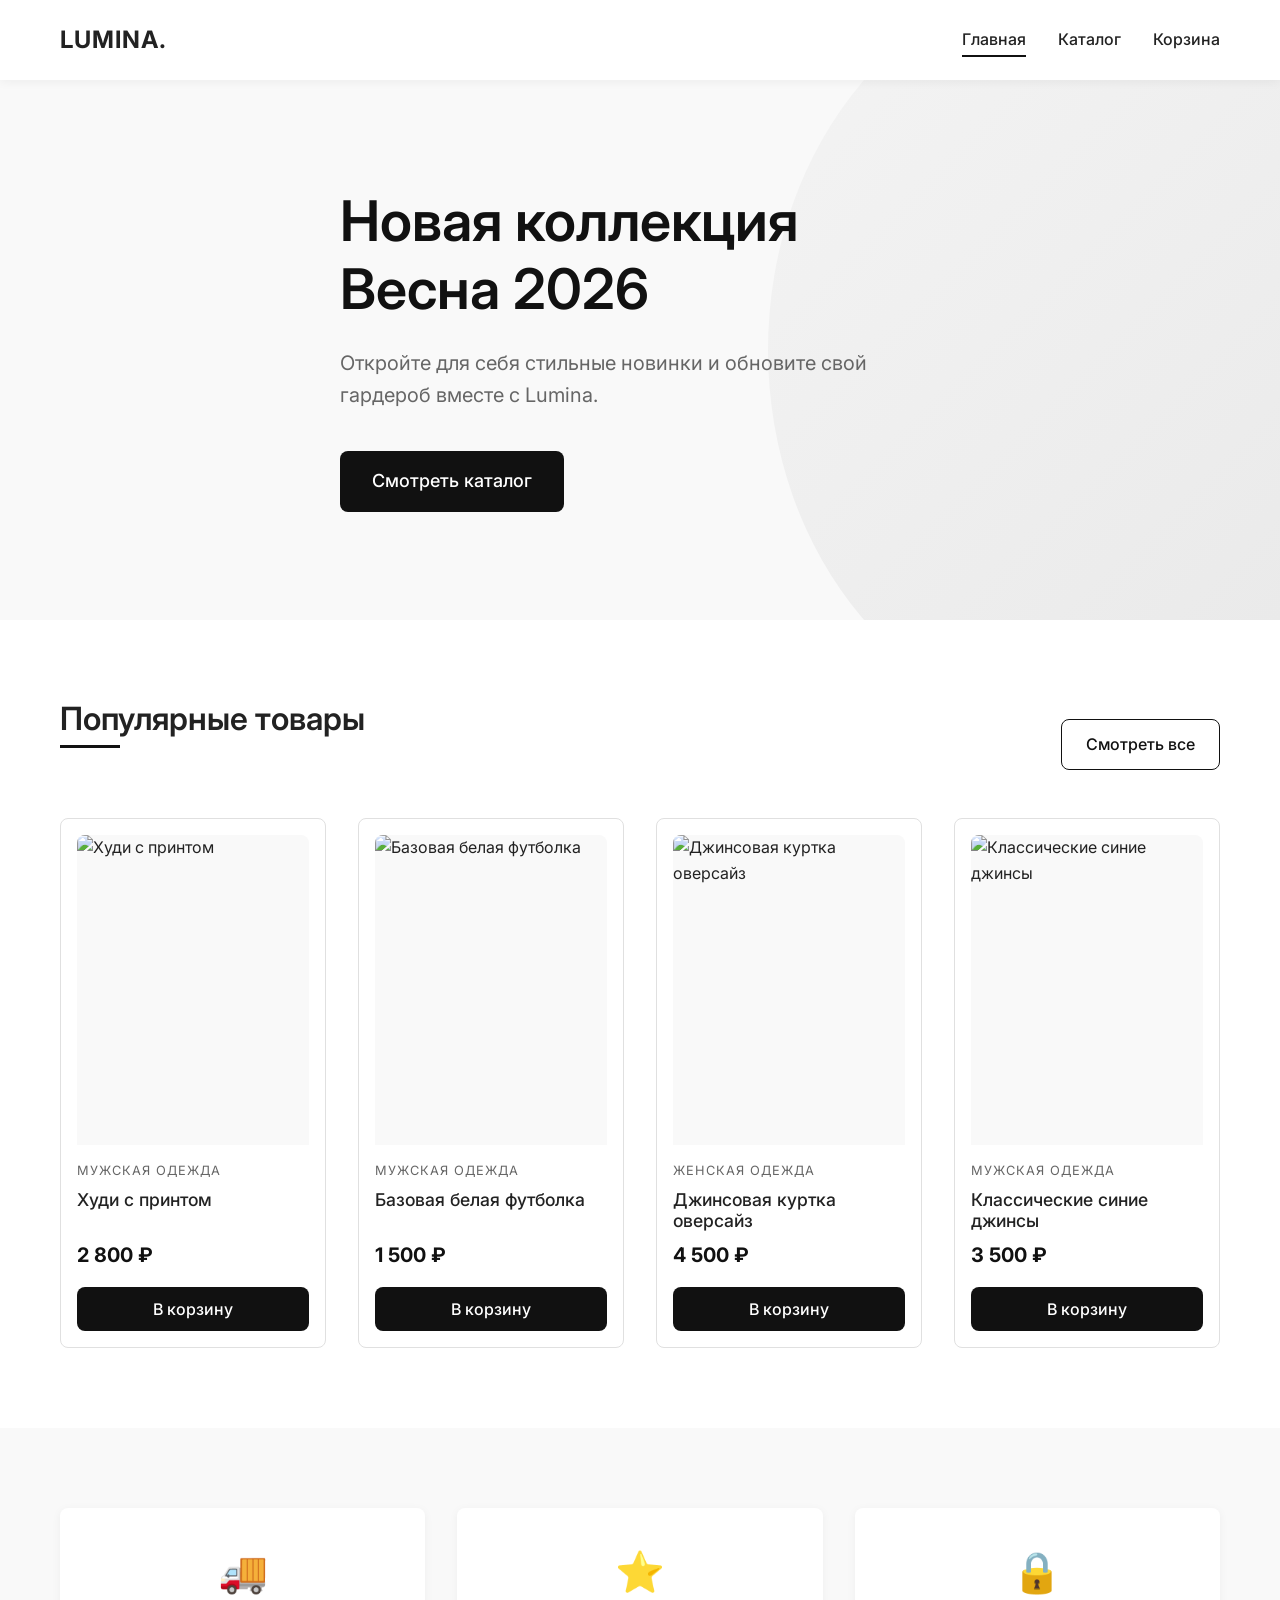
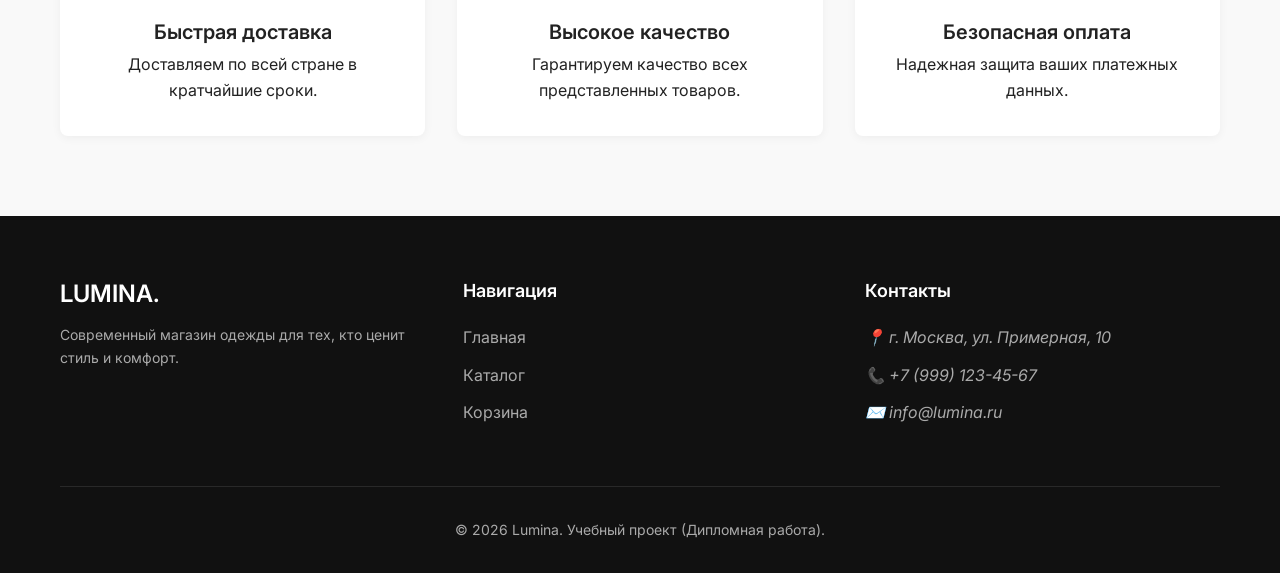
==== index.html @ cce14276 "Add files via upload" ====
<!DOCTYPE html>
<html lang="ru">

<head>
    <meta charset="UTF-8">
    <meta name="viewport" content="width=device-width, initial-scale=1.0">
    <title>Lumina - Главная</title>
    <link rel="preconnect" href="https://fonts.googleapis.com">
    <link rel="preconnect" href="https://fonts.gstatic.com" crossorigin>
    <link href="https://fonts.googleapis.com/css2?family=Inter:wght@400;500;600;700&display=swap" rel="stylesheet">
    <link rel="apple-touch-icon" sizes="180x180" href="favicon/apple-touch-icon.png">
    <link rel="icon" type="image/png" sizes="32x32" href="favicon/favicon-32x32.png">
    <link rel="icon" type="image/png" sizes="16x16" href="favicon/favicon-16x16.png">
    <link rel="manifest" href="favicon/site.webmanifest">
    <link rel="stylesheet" href="css/style.css">
</head>

<body>
    <header class="header">
        <div class="container header-container">
            <a href="index.html" class="logo">LUMINA.</a>

            <button class="mobile-menu-btn" id="mobileMenuBtn" aria-label="Открыть меню">
                <span></span><span></span><span></span>
            </button>

            <nav class="nav" id="mainNav">
                <ul class="nav-list">
                    <li><a href="index.html" class="nav-link active">Главная</a></li>
                    <li><a href="catalog.html" class="nav-link">Каталог</a></li>
                    <li>
                        <a href="cart.html" class="nav-link cart-link">
                            Корзина
                            <span class="cart-badge" id="cartBadge">0</span>
                        </a>
                    </li>
                </ul>
            </nav>
        </div>
    </header>

    <main class="main">
        <!-- Banner Section -->
        <section class="hero-banner">
            <div class="container hero-container">
                <div class="hero-content">
                    <h1 class="hero-title">Новая коллекция Весна 2026</h1>
                    <p class="hero-subtitle">Откройте для себя стильные новинки и обновите свой гардероб вместе с
                        Lumina.</p>
                    <a href="catalog.html" class="btn btn-primary btn-large">Смотреть каталог</a>
                </div>
            </div>
        </section>

        <!-- Popular Products Section -->
        <section class="popular-products section-padding">
            <div class="container">
                <div class="section-header">
                    <h2 class="section-title">Популярные товары</h2>
                    <a href="catalog.html" class="btn btn-outline">Смотреть все</a>
                </div>

                <div class="products-grid" id="popularProductsGrid">
                    <!-- Products will be injected here via JS -->
                    <div class="loading-spinner">Загрузка товаров...</div>
                </div>
            </div>
        </section>

        <!-- Features Section (Bonus) -->
        <section class="features section-padding bg-light">
            <div class="container">
                <div class="features-grid">
                    <div class="feature-card">
                        <div class="feature-icon">🚚</div>
                        <h3 class="feature-title">Быстрая доставка</h3>
                        <p class="feature-desc">Доставляем по всей стране в кратчайшие сроки.</p>
                    </div>
                    <div class="feature-card">
                        <div class="feature-icon">⭐</div>
                        <h3 class="feature-title">Высокое качество</h3>
                        <p class="feature-desc">Гарантируем качество всех представленных товаров.</p>
                    </div>
                    <div class="feature-card">
                        <div class="feature-icon">🔒</div>
                        <h3 class="feature-title">Безопасная оплата</h3>
                        <p class="feature-desc">Надежная защита ваших платежных данных.</p>
                    </div>
                </div>
            </div>
        </section>
    </main>

    <footer class="footer">
        <div class="container">
            <div class="footer-content">
                <div class="footer-col">
                    <h3 class="footer-logo">LUMINA.</h3>
                    <p class="footer-desc">Современный магазин одежды для тех, кто ценит стиль и комфорт.</p>
                </div>
                <div class="footer-col">
                    <h4 class="footer-title">Навигация</h4>
                    <ul class="footer-links">
                        <li><a href="index.html">Главная</a></li>
                        <li><a href="catalog.html">Каталог</a></li>
                        <li><a href="cart.html">Корзина</a></li>
                    </ul>
                </div>
                <div class="footer-col">
                    <h4 class="footer-title">Контакты</h4>
                    <address class="footer-contacts">
                        <p>📍 г. Москва, ул. Примерная, 10</p>
                        <p>📞 <a href="tel:+79991234567">+7 (999) 123-45-67</a></p>
                        <p>✉️ <a href="mailto:info@lumina.ru">info@lumina.ru</a></p>
                    </address>
                </div>
            </div>
            <div class="footer-bottom">
                <p>&copy; <span id="currentYear">2026</span> Lumina. Учебный проект (Дипломная работа).</p>
            </div>
        </div>
    </footer>

    <!-- Scripts -->
    <!-- order matters: data -> cart logic -> common logic -> page specific logic -->
    <script src="js/products.js"></script>
    <script src="js/cart.js"></script>
    <script src="js/main.js"></script>

    <script>
        // Inline script to load popular products on index page
        document.addEventListener('DOMContentLoaded', () => {
            const grid = document.getElementById('popularProductsGrid');
            if (grid && typeof products !== 'undefined') {
                // Get 4 random products and render them
                const shuffled = [...products].sort(() => 0.5 - Math.random());
                const popular = shuffled.slice(0, 4);

                grid.innerHTML = popular.map(product => `
                    <div class="product-card">
                        <a href="product.html?id=${product.id}" class="product-link">
                            <div class="product-img-wrap">
                                <img src="${product.image}" alt="${product.name}" class="product-img" loading="lazy">
                            </div>
                            <div class="product-info">
                                <span class="product-category">${product.category === 'men' ? 'Мужская одежда' : 'Женская одежда'}</span>
                                <h3 class="product-name">${product.name}</h3>
                                <div class="product-price">${product.price.toLocaleString('ru-RU')} ₽</div>
                            </div>
                        </a>
                        <button class="btn btn-primary btn-block add-to-cart-btn" data-id="${product.id}">В корзину</button>
                    </div>
                `).join('');

                // Re-bind Add to Cart buttons (handled by cart.js generally, but let's ensure it catches these new dynamic buttons)
                if (typeof window.Cart !== 'undefined') {
                    window.Cart.initAddToCartButtons(grid);
                }
            }
        });
    </script>
</body>

</html>
---- css/style.css ----
/* =========================================================================
   Base Styles & Variables
   ========================================================================= */
   :root {
    /* Colors */
    --primary: #111111;
    --primary-hover: #333333;
    --secondary: #f4f4f4;
    --accent: #dca782;
    --text-main: #222222;
    --text-muted: #666666;
    --bg-main: #ffffff;
    --bg-light: #f9f9f9;
    --border: #e0e0e0;
    --error: #e53935;
    --success: #43a047;
    
    /* Typography */
    --font-main: 'Inter', sans-serif;
    
    /* Layout */
    --container-max: 1200px;
    --container-padding: 20px;
    
    /* Effects */
    --transition: all 0.3s cubic-bezier(0.25, 0.8, 0.25, 1);
    --shadow-sm: 0 2px 10px rgba(0,0,0,0.05);
    --shadow-md: 0 5px 20px rgba(0,0,0,0.08);
    --shadow-lg: 0 10px 30px rgba(0,0,0,0.12);
    --radius: 8px;
}

* {
    margin: 0;
    padding: 0;
    box-sizing: border-box;
}

html, body {
    height: 100%;
}

body {
    font-family: var(--font-main);
    color: var(--text-main);
    background-color: var(--bg-main);
    line-height: 1.6;
    font-size: 16px;
    display: flex;
    flex-direction: column;
}

.main {
    flex: 1 0 auto; /* Push footer down */
}

.footer {
    flex-shrink: 0;
}

.container {
    max-width: var(--container-max);
    margin: 0 auto;
    padding: 0 var(--container-padding);
}

a {
    color: inherit;
    text-decoration: none;
    transition: var(--transition);
}

ul, ol {
    list-style: none;
}

img {
    max-width: 100%;
    height: auto;
    display: block;
}

/* =========================================================================
   Typography & Utils
   ========================================================================= */
h1, h2, h3, h4, h5, h6 {
    font-weight: 600;
    line-height: 1.2;
    margin-bottom: 1rem;
}

.page-title {
    font-size: 2.5rem;
    margin-bottom: 2rem;
    font-weight: 700;
}

.section-title {
    font-size: 2rem;
    margin-bottom: 2rem;
    position: relative;
    display: inline-block;
}

.section-title::after {
    content: '';
    position: absolute;
    bottom: -10px;
    left: 0;
    width: 60px;
    height: 3px;
    background-color: var(--primary);
}

.section-padding {
    padding: 5rem 0;
}

.bg-light {
    background-color: var(--bg-light);
}

.loading-spinner {
    text-align: center;
    padding: 3rem;
    color: var(--text-muted);
}

.empty-state {
    text-align: center;
    padding: 4rem 2rem;
    background-color: var(--bg-light);
    border-radius: var(--radius);
    margin: 2rem 0;
}

.empty-state h2 {
    margin-bottom: 1rem;
}

.empty-state p {
    color: var(--text-muted);
    margin-bottom: 2rem;
}

.empty-icon {
    font-size: 4rem;
    margin-bottom: 1rem;
}

/* =========================================================================
   Buttons & Forms
   ========================================================================= */
.btn {
    display: inline-flex;
    align-items: center;
    justify-content: center;
    padding: 0.75rem 1.5rem;
    border: none;
    border-radius: var(--radius);
    font-family: inherit;
    font-weight: 500;
    font-size: 1rem;
    cursor: pointer;
    transition: var(--transition);
    text-align: center;
}

.btn-primary {
    background-color: var(--primary);
    color: #fff;
}

.btn-primary:hover {
    background-color: var(--primary-hover);
    transform: translateY(-2px);
    box-shadow: var(--shadow-md);
}

.btn-outline {
    background-color: transparent;
    color: var(--primary);
    border: 1px solid var(--primary);
}

.btn-outline:hover {
    background-color: var(--primary);
    color: #fff;
}

.btn-large {
    padding: 1rem 2rem;
    font-size: 1.125rem;
}

.btn-block {
    display: flex;
    width: 100%;
}

.btn:disabled {
    opacity: 0.5;
    cursor: not-allowed;
    transform: none !important;
    box-shadow: none !important;
}

.form-group {
    margin-bottom: 1.5rem;
}

.form-group label {
    display: block;
    margin-bottom: 0.5rem;
    font-weight: 500;
    font-size: 0.875rem;
}

.form-control, .form-select {
    width: 100%;
    padding: 0.75rem 1rem;
    border: 1px solid var(--border);
    border-radius: var(--radius);
    font-family: inherit;
    font-size: 1rem;
    transition: var(--transition);
    background-color: #fff;
}

.form-control:focus, .form-select:focus {
    outline: none;
    border-color: var(--primary);
    box-shadow: 0 0 0 3px rgba(17,17,17,0.1);
}

.error-text {
    color: var(--error);
    font-size: 0.8rem;
    margin-top: 0.5rem;
    display: none;
}

.form-group.has-error .form-control {
    border-color: var(--error);
}

.form-group.has-error .error-text {
    display: block;
}

/* =========================================================================
   Header & Navigation
   ========================================================================= */
.header {
    background-color: var(--bg-main);
    box-shadow: var(--shadow-sm);
    position: sticky;
    top: 0;
    z-index: 100;
}

.header-container {
    display: flex;
    justify-content: space-between;
    align-items: center;
    height: 80px;
}

.logo {
    font-size: 1.5rem;
    font-weight: 700;
    letter-spacing: 1px;
    z-index: 101; /* Above mobile menu */
}

.nav-list {
    display: flex;
    gap: 2rem;
    align-items: center;
}

.nav-link {
    font-weight: 500;
    position: relative;
    padding: 0.5rem 0;
}

.nav-link::after {
    content: '';
    position: absolute;
    bottom: 0;
    left: 0;
    width: 0;
    height: 2px;
    background-color: var(--primary);
    transition: var(--transition);
}

.nav-link:hover::after,
.nav-link.active::after {
    width: 100%;
}

.cart-link {
    display: flex;
    align-items: center;
    gap: 0.5rem;
}

.cart-badge {
    background-color: var(--primary);
    color: #fff;
    font-size: 0.75rem;
    font-weight: 700;
    padding: 0.1rem 0.5rem;
    border-radius: 20px;
    min-width: 20px;
    text-align: center;
}

.mobile-menu-btn {
    display: none;
    background: none;
    border: none;
    cursor: pointer;
    flex-direction: column;
    gap: 5px;
    z-index: 101;
}

.mobile-menu-btn span {
    display: block;
    width: 25px;
    height: 2px;
    background-color: var(--primary);
    transition: var(--transition);
}

/* =========================================================================
   Home Page
   ========================================================================= */
.hero-banner {
    background-color: var(--bg-light);
    min-height: 60vh;
    display: flex;
    align-items: center;
    position: relative;
    overflow: hidden;
    padding: 4rem 0;
}

/* Placeholder for a nice hero background or abstract shape */
.hero-banner::before {
    content: '';
    position: absolute;
    right: -10%;
    top: -20%;
    width: 50%;
    height: 140%;
    background: linear-gradient(135deg, var(--secondary), #e8e8e8);
    border-radius: 50%;
    z-index: 0;
}

.hero-content {
    position: relative;
    z-index: 1;
    max-width: 600px;
}

.hero-title {
    font-size: 3.5rem;
    margin-bottom: 1.5rem;
    color: var(--primary);
}

.hero-subtitle {
    font-size: 1.25rem;
    color: var(--text-muted);
    margin-bottom: 2.5rem;
}

.section-header {
    display: flex;
    justify-content: space-between;
    align-items: flex-end;
    margin-bottom: 3rem;
}

.products-grid {
    display: grid;
    grid-template-columns: repeat(auto-fill, minmax(250px, 1fr));
    gap: 2rem;
}

/* Product Card */
.product-card {
    background-color: #fff;
    border-radius: var(--radius);
    padding: 1rem;
    transition: var(--transition);
    border: 1px solid var(--border);
    display: flex;
    flex-direction: column;
    height: 100%;
}

.product-card:hover {
    transform: translateY(-5px);
    box-shadow: var(--shadow-lg);
    border-color: transparent;
}

.product-link {
    flex-grow: 1;
    display: flex;
    flex-direction: column;
}

.product-img-wrap {
    aspect-ratio: 3/4;
    overflow: hidden;
    border-radius: var(--radius) var(--radius) 0 0;
    margin-bottom: 1rem;
    background-color: var(--bg-light);
}

.product-img {
    width: 100%;
    height: 100%;
    object-fit: cover;
    transition: var(--transition);
}

.product-card:hover .product-img {
    transform: scale(1.05);
}

.product-info {
    flex-grow: 1;
    display: flex;
    flex-direction: column;
}

.product-category {
    font-size: 0.8rem;
    color: var(--text-muted);
    text-transform: uppercase;
    letter-spacing: 1px;
    margin-bottom: 0.5rem;
}

.product-name {
    font-size: 1.1rem;
    font-weight: 500;
    margin-bottom: 0.5rem;
    flex-grow: 1;
}

.product-price {
    font-size: 1.25rem;
    font-weight: 700;
    margin-bottom: 1rem;
    color: var(--primary);
}

/* Features */
.features-grid {
    display: grid;
    grid-template-columns: repeat(3, 1fr);
    gap: 2rem;
}

.feature-card {
    text-align: center;
    padding: 2rem;
    background-color: #fff;
    border-radius: var(--radius);
    box-shadow: var(--shadow-sm);
    transition: var(--transition);
}

.feature-card:hover {
    transform: translateY(-5px);
    box-shadow: var(--shadow-md);
}

.feature-icon {
    font-size: 2.5rem;
    margin-bottom: 1rem;
}

.feature-title {
    font-size: 1.25rem;
    margin-bottom: 0.5rem;
}

/* =========================================================================
   Catalog Page
   ========================================================================= */
.page-catalog {
    padding: 3rem 0;
}

.catalog-header {
    display: flex;
    justify-content: space-between;
    align-items: center;
    margin-bottom: 2rem;
    flex-wrap: wrap;
    gap: 1rem;
}

.catalog-controls {
    display: flex;
    gap: 1.5rem;
}

.filter-group, .sort-group {
    display: flex;
    align-items: center;
    gap: 0.5rem;
}

.filter-group label, .sort-group label {
    font-weight: 500;
    color: var(--text-muted);
    white-space: nowrap;
}

.filter-group select, .sort-group select {
    min-width: 180px;
}

/* =========================================================================
   Product Page
   ========================================================================= */
.page-product {
    padding: 2rem 0 5rem;
}

.breadcrumbs {
    margin-bottom: 2rem;
    font-size: 0.875rem;
    color: var(--text-muted);
}

.breadcrumbs a {
    color: var(--primary);
}

.breadcrumbs a:hover {
    text-decoration: underline;
}

.product-details {
    display: grid;
    grid-template-columns: 1fr 1fr;
    gap: 4rem;
}

.product-gallery {
    aspect-ratio: 3/4;
    border-radius: var(--radius);
    overflow: hidden;
    background-color: var(--bg-light);
}

.product-gallery img {
    width: 100%;
    height: 100%;
    object-fit: cover;
}

.product-info-full {
    display: flex;
    flex-direction: column;
}

.product-info-full .product-category {
    font-size: 1rem;
}

.product-info-full .product-name {
    font-size: 2.5rem;
    margin-bottom: 1rem;
}

.product-info-full .product-price {
    font-size: 2rem;
    margin-bottom: 2rem;
}

.product-description {
    color: var(--text-muted);
    margin-bottom: 2rem;
    line-height: 1.8;
}

.product-sizes {
    margin-bottom: 2rem;
}

.sizes-title {
    font-weight: 600;
    margin-bottom: 1rem;
}

.sizes-grid {
    display: flex;
    gap: 0.5rem;
    flex-wrap: wrap;
}

.size-btn {
    width: 50px;
    height: 50px;
    border: 1px solid var(--border);
    background-color: transparent;
    border-radius: var(--radius);
    font-family: inherit;
    font-weight: 500;
    cursor: pointer;
    transition: var(--transition);
}

.size-btn:hover {
    border-color: var(--primary);
}

.size-btn.selected {
    background-color: var(--primary);
    color: #fff;
    border-color: var(--primary);
}

.size-btn:disabled {
    opacity: 0.5;
    cursor: not-allowed;
    background-color: var(--bg-light);
    color: var(--text-muted);
    text-decoration: line-through;
}

.size-error {
    color: var(--error);
    margin-top: 0.5rem;
    font-size: 0.875rem;
    display: none;
}

/* =========================================================================
   Cart Page
   ========================================================================= */
.page-cart {
    padding: 3rem 0;
}

.cart-wrapper {
    display: grid;
    grid-template-columns: 2fr 1fr;
    gap: 3rem;
}

.cart-item {
    display: flex;
    gap: 1.5rem;
    padding: 1.5rem;
    border: 1px solid var(--border);
    border-radius: var(--radius);
    margin-bottom: 1rem;
    background-color: #fff;
}

.cart-item-img {
    width: 100px;
    height: 133px;
    object-fit: cover;
    border-radius: var(--radius);
}

.cart-item-info {
    flex-grow: 1;
    display: flex;
    flex-direction: column;
}

.cart-item-header {
    display: flex;
    justify-content: space-between;
    margin-bottom: 0.5rem;
}

.cart-item-title {
    font-size: 1.125rem;
    font-weight: 600;
}

.cart-item-remove {
    background: none;
    border: none;
    color: var(--text-muted);
    font-size: 1.5rem;
    cursor: pointer;
    line-height: 1;
    transition: var(--transition);
}

.cart-item-remove:hover {
    color: var(--error);
}

.cart-item-details {
    color: var(--text-muted);
    font-size: 0.875rem;
    margin-bottom: 1rem;
}

.cart-item-bottom {
    display: flex;
    justify-content: space-between;
    align-items: center;
    margin-top: auto;
}

.quantity-control {
    display: flex;
    align-items: center;
    border: 1px solid var(--border);
    border-radius: var(--radius);
    overflow: hidden;
}

.qty-btn {
    background: none;
    border: none;
    width: 30px;
    height: 30px;
    font-size: 1.2rem;
    cursor: pointer;
    transition: var(--transition);
}

.qty-btn:hover {
    background-color: var(--bg-light);
}

.qty-input {
    width: 40px;
    height: 30px;
    border: none;
    border-left: 1px solid var(--border);
    border-right: 1px solid var(--border);
    text-align: center;
    font-family: inherit;
    font-weight: 500;
}

/* Disable increment/decrement arrows on input=number */
.qty-input::-webkit-outer-spin-button,
.qty-input::-webkit-inner-spin-button {
  -webkit-appearance: none;
  margin: 0;
}
.qty-input[type=number] {
  appearance: textfield;
}

.cart-item-price {
    font-weight: 700;
    font-size: 1.125rem;
}

.cart-summary {
    background-color: var(--bg-light);
    padding: 2rem;
    border-radius: var(--radius);
    position: sticky;
    top: 100px;
}

.cart-summary h3 {
    margin-bottom: 1.5rem;
    padding-bottom: 1rem;
    border-bottom: 1px solid var(--border);
}

.summary-row {
    display: flex;
    justify-content: space-between;
    margin-bottom: 1rem;
    color: var(--text-muted);
}

.summary-row.total {
    color: var(--primary);
    font-size: 1.25rem;
    font-weight: 700;
    margin-top: 1.5rem;
    padding-top: 1.5rem;
    border-top: 1px solid var(--border);
    margin-bottom: 2rem;
}

/* =========================================================================
   Checkout Page
   ========================================================================= */
.page-checkout {
    padding: 3rem 0;
}

.checkout-wrapper {
    display: grid;
    grid-template-columns: 2fr 1fr;
    gap: 3rem;
}

.form-section {
    background-color: #fff;
    padding: 2rem;
    border: 1px solid var(--border);
    border-radius: var(--radius);
    margin-bottom: 2rem;
}

.form-section-title {
    font-size: 1.25rem;
    margin-bottom: 1.5rem;
    padding-bottom: 1rem;
    border-bottom: 1px solid var(--bg-light);
}

.form-row {
    display: grid;
    grid-template-columns: 1fr 1fr;
    gap: 1.5rem;
}

.payment-methods {
    display: flex;
    flex-direction: column;
    gap: 1rem;
    margin-bottom: 1.5rem;
}

.payment-method {
    display: flex;
    align-items: center;
    padding: 1rem;
    border: 1px solid var(--border);
    border-radius: var(--radius);
    cursor: pointer;
    transition: var(--transition);
}

.payment-method:hover {
    border-color: var(--primary);
}

.payment-method input[type="radio"] {
    display: none;
}

.method-custom {
    width: 20px;
    height: 20px;
    border: 2px solid var(--border);
    border-radius: 50%;
    margin-right: 1rem;
    position: relative;
}

.payment-method input[type="radio"]:checked + .method-custom {
    border-color: var(--primary);
}

.payment-method input[type="radio"]:checked + .method-custom::after {
    content: '';
    position: absolute;
    top: 50%;
    left: 50%;
    transform: translate(-50%, -50%);
    width: 10px;
    height: 10px;
    background-color: var(--primary);
    border-radius: 50%;
}

.method-label {
    font-weight: 500;
}

.card-details-wrapper {
    background-color: var(--bg-light);
    padding: 1.5rem;
    border-radius: var(--radius);
}

.checkout-items-preview {
    margin-bottom: 1.5rem;
    max-height: 300px;
    overflow-y: auto;
}

.preview-item {
    display: flex;
    gap: 1rem;
    margin-bottom: 1rem;
}

.preview-img {
    width: 50px;
    height: 66px;
    object-fit: cover;
    border-radius: 4px;
}

.preview-info {
    flex-grow: 1;
    font-size: 0.875rem;
}

.preview-title {
    font-weight: 500;
    margin-bottom: 0.25rem;
}

.preview-meta {
    color: var(--text-muted);
    margin-bottom: 0.25rem;
}

.preview-price {
    font-weight: 600;
}

.success-state {
    text-align: center;
    padding: 5rem 2rem;
}

.success-icon {
    width: 80px;
    height: 80px;
    background-color: var(--success);
    color: white;
    font-size: 3rem;
    border-radius: 50%;
    display: flex;
    align-items: center;
    justify-content: center;
    margin: 0 auto 2rem;
}

.success-state p {
    color: var(--text-muted);
    margin-bottom: 2rem;
}

.success-actions {
    display: flex;
    justify-content: center;
    gap: 1rem;
}

/* =========================================================================
   Footer
   ========================================================================= */
.footer {
    background-color: var(--primary);
    color: #fff;
    padding: 4rem 0 2rem;
    margin-top: auto;
}

.footer-content {
    display: grid;
    grid-template-columns: repeat(3, 1fr);
    gap: 3rem;
    margin-bottom: 3rem;
}

.footer-logo {
    font-size: 1.5rem;
    margin-bottom: 1rem;
}

.footer-desc {
    color: #aaa;
    font-size: 0.875rem;
}

.footer-title {
    font-size: 1.125rem;
    margin-bottom: 1.5rem;
}

.footer-links li {
    margin-bottom: 0.75rem;
}

.footer-links a {
    color: #aaa;
}

.footer-links a:hover {
    color: #fff;
    padding-left: 5px;
}

.footer-contacts p {
    color: #aaa;
    margin-bottom: 0.75rem;
}

.footer-contacts a {
    color: #aaa;
}

.footer-contacts a:hover {
    color: #fff;
}

.footer-bottom {
    text-align: center;
    padding-top: 2rem;
    border-top: 1px solid rgba(255,255,255,0.1);
    color: #aaa;
    font-size: 0.875rem;
}

/* =========================================================================
   Responsive 
   ========================================================================= */
@media (max-width: 992px) {
    .features-grid {
        grid-template-columns: repeat(2, 1fr);
    }
    .product-details, .cart-wrapper, .checkout-wrapper {
        grid-template-columns: 1fr;
    }
    .footer-content {
        grid-template-columns: repeat(2, 1fr);
    }
}

@media (max-width: 768px) {
    .header-container {
        height: 60px;
    }
    
    .mobile-menu-btn {
        display: flex;
    }
    
    .nav {
        position: fixed;
        top: 60px;
        left: 0;
        width: 100%;
        background-color: var(--bg-main);
        padding: 2rem;
        box-shadow: var(--shadow-md);
        transform: translateY(-150%);
        transition: transform 0.3s ease;
        z-index: 99;
    }
    
    .nav.active {
        transform: translateY(0);
    }
    
    .nav-list {
        flex-direction: column;
        align-items: flex-start;
        gap: 1.5rem;
    }
    
    .hero-title {
        font-size: 2.5rem;
    }
    
    .hero-banner {
        min-height: 50vh;
    }
    
    .section-header {
        flex-direction: column;
        align-items: flex-start;
        gap: 1rem;
    }
    
    .features-grid {
        grid-template-columns: 1fr;
    }
    
    .form-row {
        grid-template-columns: 1fr;
    }
    
    .footer-content {
        grid-template-columns: 1fr;
    }
    
    .cart-item {
        flex-direction: column;
    }
    
    .cart-item-img {
        width: 100%;
        height: auto;
        aspect-ratio: 1;
    }
}
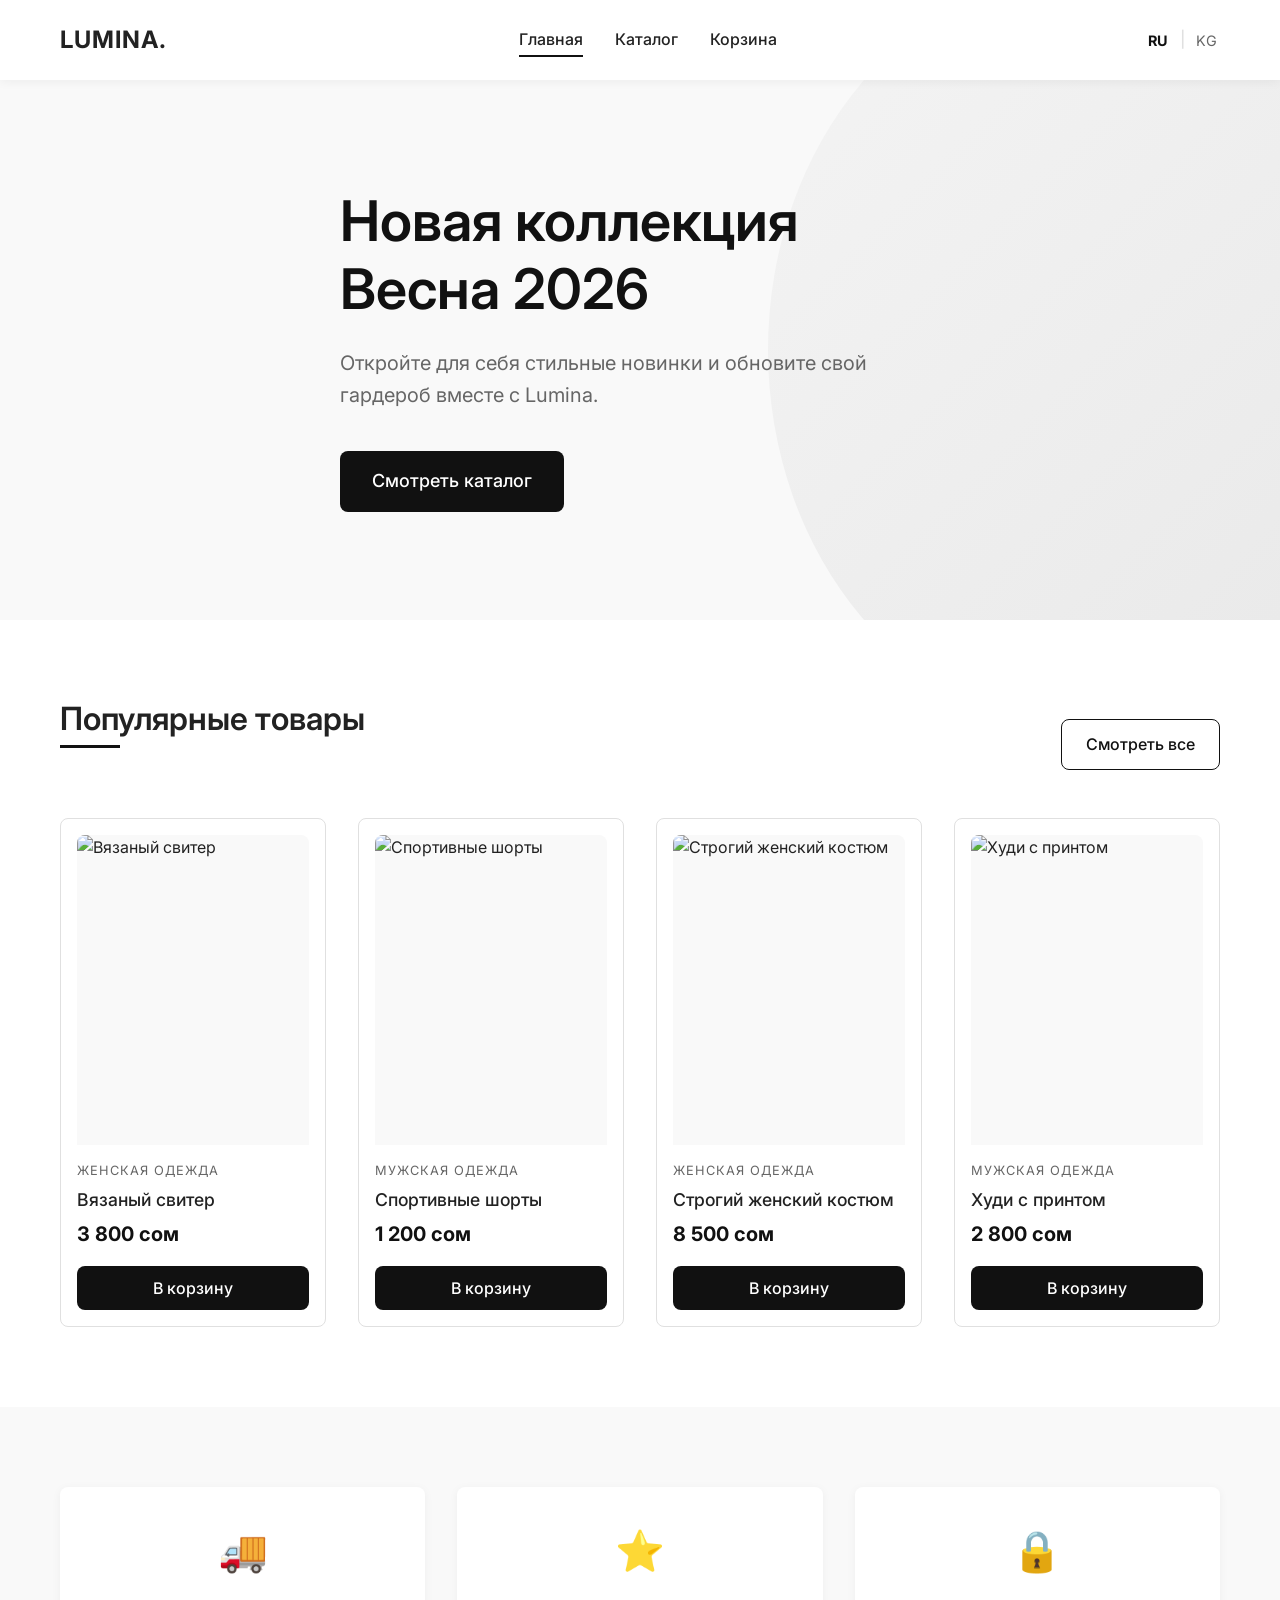
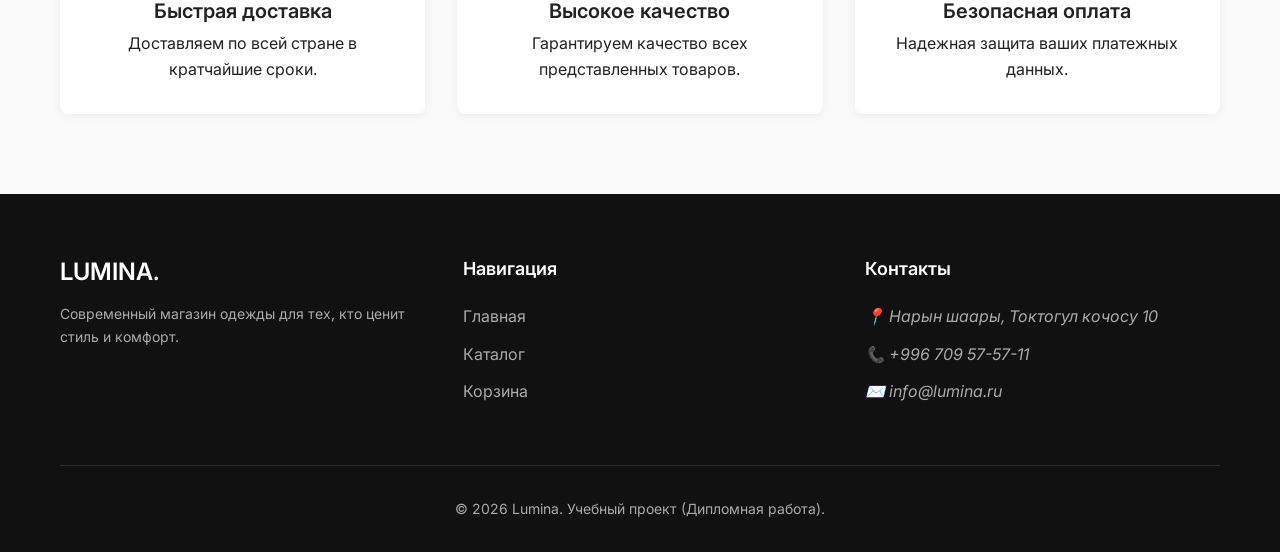
==== commit 3e5b14e0: "Add files via upload" ====
--- a/index.html
+++ b/index.html
@@ -26,16 +26,22 @@
 
             <nav class="nav" id="mainNav">
                 <ul class="nav-list">
-                    <li><a href="index.html" class="nav-link active">Главная</a></li>
-                    <li><a href="catalog.html" class="nav-link">Каталог</a></li>
+                    <li><a href="index.html" class="nav-link active" data-i18n="home">Главная</a></li>
+                    <li><a href="catalog.html" class="nav-link" data-i18n="catalog">Каталог</a></li>
                     <li>
                         <a href="cart.html" class="nav-link cart-link">
-                            Корзина
+                            <span data-i18n="cart">Корзина</span>
                             <span class="cart-badge" id="cartBadge">0</span>
                         </a>
                     </li>
                 </ul>
             </nav>
+
+            <div class="lang-switcher">
+                <button class="lang-btn active" data-lang="ru">RU</button>
+                <span class="lang-sep">|</span>
+                <button class="lang-btn" data-lang="kg">KG</button>
+            </div>
         </div>
     </header>
 
@@ -44,10 +50,11 @@
         <section class="hero-banner">
             <div class="container hero-container">
                 <div class="hero-content">
-                    <h1 class="hero-title">Новая коллекция Весна 2026</h1>
-                    <p class="hero-subtitle">Откройте для себя стильные новинки и обновите свой гардероб вместе с
-                        Lumina.</p>
-                    <a href="catalog.html" class="btn btn-primary btn-large">Смотреть каталог</a>
+                    <h1 class="hero-title" data-i18n="heroTitle">Новая коллекция Весна 2026</h1>
+                    <p class="hero-subtitle" data-i18n="heroSubtitle">Откройте для себя стильные новинки и обновите свой
+                        гардероб вместе с Lumina.</p>
+                    <a href="catalog.html" class="btn btn-primary btn-large" data-i18n="viewCatalog">Смотреть
+                        каталог</a>
                 </div>
             </div>
         </section>
@@ -56,13 +63,13 @@
         <section class="popular-products section-padding">
             <div class="container">
                 <div class="section-header">
-                    <h2 class="section-title">Популярные товары</h2>
-                    <a href="catalog.html" class="btn btn-outline">Смотреть все</a>
+                    <h2 class="section-title" data-i18n="popularProducts">Популярные товары</h2>
+                    <a href="catalog.html" class="btn btn-outline" data-i18n="viewAll">Смотреть все</a>
                 </div>
 
                 <div class="products-grid" id="popularProductsGrid">
                     <!-- Products will be injected here via JS -->
-                    <div class="loading-spinner">Загрузка товаров...</div>
+                    <div class="loading-spinner" data-i18n="loadingProducts">Загрузка товаров...</div>
                 </div>
             </div>
         </section>
@@ -73,18 +80,20 @@
                 <div class="features-grid">
                     <div class="feature-card">
                         <div class="feature-icon">🚚</div>
-                        <h3 class="feature-title">Быстрая доставка</h3>
-                        <p class="feature-desc">Доставляем по всей стране в кратчайшие сроки.</p>
+                        <h3 class="feature-title" data-i18n="fastDelivery">Быстрая доставка</h3>
+                        <p class="feature-desc" data-i18n="fastDeliveryDesc">Доставляем по всей стране в кратчайшие
+                            сроки.</p>
                     </div>
                     <div class="feature-card">
                         <div class="feature-icon">⭐</div>
-                        <h3 class="feature-title">Высокое качество</h3>
-                        <p class="feature-desc">Гарантируем качество всех представленных товаров.</p>
+                        <h3 class="feature-title" data-i18n="highQuality">Высокое качество</h3>
+                        <p class="feature-desc" data-i18n="highQualityDesc">Гарантируем качество всех представленных
+                            товаров.</p>
                     </div>
                     <div class="feature-card">
                         <div class="feature-icon">🔒</div>
-                        <h3 class="feature-title">Безопасная оплата</h3>
-                        <p class="feature-desc">Надежная защита ваших платежных данных.</p>
+                        <h3 class="feature-title" data-i18n="safePayment">Безопасная оплата</h3>
+                        <p class="feature-desc" data-i18n="safePaymentDesc">Надежная защита ваших платежных данных.</p>
                     </div>
                 </div>
             </div>
@@ -96,27 +105,29 @@
             <div class="footer-content">
                 <div class="footer-col">
                     <h3 class="footer-logo">LUMINA.</h3>
-                    <p class="footer-desc">Современный магазин одежды для тех, кто ценит стиль и комфорт.</p>
+                    <p class="footer-desc" data-i18n="footerDesc">Современный магазин одежды для тех, кто ценит стиль и
+                        комфорт.</p>
                 </div>
                 <div class="footer-col">
-                    <h4 class="footer-title">Навигация</h4>
+                    <h4 class="footer-title" data-i18n="navTitle">Навигация</h4>
                     <ul class="footer-links">
-                        <li><a href="index.html">Главная</a></li>
-                        <li><a href="catalog.html">Каталог</a></li>
-                        <li><a href="cart.html">Корзина</a></li>
+                        <li><a href="index.html" data-i18n="home">Главная</a></li>
+                        <li><a href="catalog.html" data-i18n="catalog">Каталог</a></li>
+                        <li><a href="cart.html" data-i18n="cart">Корзина</a></li>
                     </ul>
                 </div>
                 <div class="footer-col">
-                    <h4 class="footer-title">Контакты</h4>
+                    <h4 class="footer-title" data-i18n="contactsTitle">Контакты</h4>
                     <address class="footer-contacts">
-                        <p>📍 г. Москва, ул. Примерная, 10</p>
-                        <p>📞 <a href="tel:+79991234567">+7 (999) 123-45-67</a></p>
+                        <p>📍 Нарын шаары, Токтогул кочосу 10</p>
+                        <p>📞 <a href="tel:+79991234567">+996 709 57-57-11</a></p>
                         <p>✉️ <a href="mailto:info@lumina.ru">info@lumina.ru</a></p>
                     </address>
                 </div>
             </div>
             <div class="footer-bottom">
-                <p>&copy; <span id="currentYear">2026</span> Lumina. Учебный проект (Дипломная работа).</p>
+                <p>&copy; <span id="currentYear">2026</span> <span data-i18n="copyright">Lumina. Учебный проект
+                        (Дипломная работа).</span></p>
             </div>
         </div>
     </footer>
@@ -126,6 +137,7 @@
     <script src="js/products.js"></script>
     <script src="js/cart.js"></script>
     <script src="js/main.js"></script>
+    <script src="js/lang.js"></script>
 
     <script>
         // Inline script to load popular products on index page
@@ -136,26 +148,31 @@
                 const shuffled = [...products].sort(() => 0.5 - Math.random());
                 const popular = shuffled.slice(0, 4);
 
-                grid.innerHTML = popular.map(product => `
-                    <div class="product-card">
-                        <a href="product.html?id=${product.id}" class="product-link">
-                            <div class="product-img-wrap">
-                                <img src="${product.image}" alt="${product.name}" class="product-img" loading="lazy">
-                            </div>
-                            <div class="product-info">
-                                <span class="product-category">${product.category === 'men' ? 'Мужская одежда' : 'Женская одежда'}</span>
-                                <h3 class="product-name">${product.name}</h3>
-                                <div class="product-price">${product.price.toLocaleString('ru-RU')} ₽</div>
-                            </div>
-                        </a>
-                        <button class="btn btn-primary btn-block add-to-cart-btn" data-id="${product.id}">В корзину</button>
-                    </div>
-                `).join('');
+                function renderPopularProducts() {
+                    grid.innerHTML = popular.map(product => `
+                        <div class="product-card">
+                            <a href="product.html?id=${product.id}" class="product-link">
+                                <div class="product-img-wrap">
+                                    <img src="${product.image}" alt="${window.getLocalizedName(product)}" class="product-img" loading="lazy">
+                                </div>
+                                <div class="product-info">
+                                    <span class="product-category" data-i18n="${product.category === 'men' ? 'categoryMen' : 'categoryWomen'}">${translations[window.currentLang][product.category === 'men' ? 'categoryMen' : 'categoryWomen']}</span>
+                                    <h3 class="product-name">${window.getLocalizedName(product)}</h3>
+                                    <div class="product-price">${window.formatPrice(product.price)}</div>
+                                </div>
+                            </a>
+                            <button class="btn btn-primary btn-block add-to-cart-btn" data-id="${product.id}" data-i18n="addToCart">${translations[window.currentLang].addToCart}</button>
+                        </div>
+                    `).join('');
 
-                // Re-bind Add to Cart buttons (handled by cart.js generally, but let's ensure it catches these new dynamic buttons)
-                if (typeof window.Cart !== 'undefined') {
-                    window.Cart.initAddToCartButtons(grid);
+                    // Re-bind Add to Cart buttons
+                    if (typeof window.Cart !== 'undefined') {
+                        window.Cart.initAddToCartButtons(grid);
+                    }
                 }
+
+                renderPopularProducts();
+                document.addEventListener('languageChanged', renderPopularProducts);
             }
         });
     </script>
--- a/css/style.css
+++ b/css/style.css
@@ -1,7 +1,7 @@
 /* =========================================================================
    Base Styles & Variables
    ========================================================================= */
-   :root {
+:root {
     /* Colors */
     --primary: #111111;
     --primary-hover: #333333;
@@ -14,19 +14,19 @@
     --border: #e0e0e0;
     --error: #e53935;
     --success: #43a047;
-    
+
     /* Typography */
     --font-main: 'Inter', sans-serif;
-    
+
     /* Layout */
     --container-max: 1200px;
     --container-padding: 20px;
-    
+
     /* Effects */
     --transition: all 0.3s cubic-bezier(0.25, 0.8, 0.25, 1);
-    --shadow-sm: 0 2px 10px rgba(0,0,0,0.05);
-    --shadow-md: 0 5px 20px rgba(0,0,0,0.08);
-    --shadow-lg: 0 10px 30px rgba(0,0,0,0.12);
+    --shadow-sm: 0 2px 10px rgba(0, 0, 0, 0.05);
+    --shadow-md: 0 5px 20px rgba(0, 0, 0, 0.08);
+    --shadow-lg: 0 10px 30px rgba(0, 0, 0, 0.12);
     --radius: 8px;
 }
 
@@ -36,7 +36,8 @@
     box-sizing: border-box;
 }
 
-html, body {
+html,
+body {
     height: 100%;
 }
 
@@ -51,7 +52,8 @@
 }
 
 .main {
-    flex: 1 0 auto; /* Push footer down */
+    flex: 1 0 auto;
+    /* Push footer down */
 }
 
 .footer {
@@ -70,7 +72,8 @@
     transition: var(--transition);
 }
 
-ul, ol {
+ul,
+ol {
     list-style: none;
 }
 
@@ -83,7 +86,12 @@
 /* =========================================================================
    Typography & Utils
    ========================================================================= */
-h1, h2, h3, h4, h5, h6 {
+h1,
+h2,
+h3,
+h4,
+h5,
+h6 {
     font-weight: 600;
     line-height: 1.2;
     margin-bottom: 1rem;
@@ -216,7 +224,8 @@
     font-size: 0.875rem;
 }
 
-.form-control, .form-select {
+.form-control,
+.form-select {
     width: 100%;
     padding: 0.75rem 1rem;
     border: 1px solid var(--border);
@@ -227,10 +236,11 @@
     background-color: #fff;
 }
 
-.form-control:focus, .form-select:focus {
+.form-control:focus,
+.form-select:focus {
     outline: none;
     border-color: var(--primary);
-    box-shadow: 0 0 0 3px rgba(17,17,17,0.1);
+    box-shadow: 0 0 0 3px rgba(17, 17, 17, 0.1);
 }
 
 .error-text {
@@ -270,7 +280,8 @@
     font-size: 1.5rem;
     font-weight: 700;
     letter-spacing: 1px;
-    z-index: 101; /* Above mobile menu */
+    z-index: 101;
+    /* Above mobile menu */
 }
 
 .nav-list {
@@ -299,6 +310,38 @@
 .nav-link:hover::after,
 .nav-link.active::after {
     width: 100%;
+}
+
+.lang-switcher {
+    display: flex;
+    align-items: center;
+    gap: 0.5rem;
+    font-weight: 500;
+    margin-left: 1rem;
+}
+
+.lang-btn {
+    background: none;
+    border: none;
+    cursor: pointer;
+    font-family: inherit;
+    font-size: 0.9rem;
+    color: var(--text-muted);
+    transition: var(--transition);
+    padding: 0.2rem;
+}
+
+.lang-btn:hover {
+    color: var(--primary);
+}
+
+.lang-btn.active {
+    color: var(--primary);
+    font-weight: 700;
+}
+
+.lang-sep {
+    color: var(--border);
 }
 
 .cart-link {
@@ -516,19 +559,22 @@
     gap: 1.5rem;
 }
 
-.filter-group, .sort-group {
+.filter-group,
+.sort-group {
     display: flex;
     align-items: center;
     gap: 0.5rem;
 }
 
-.filter-group label, .sort-group label {
+.filter-group label,
+.sort-group label {
     font-weight: 500;
     color: var(--text-muted);
     white-space: nowrap;
 }
 
-.filter-group select, .sort-group select {
+.filter-group select,
+.sort-group select {
     min-width: 180px;
 }
 
@@ -759,11 +805,12 @@
 /* Disable increment/decrement arrows on input=number */
 .qty-input::-webkit-outer-spin-button,
 .qty-input::-webkit-inner-spin-button {
-  -webkit-appearance: none;
-  margin: 0;
-}
+    -webkit-appearance: none;
+    margin: 0;
+}
+
 .qty-input[type=number] {
-  appearance: textfield;
+    appearance: textfield;
 }
 
 .cart-item-price {
@@ -870,11 +917,11 @@
     position: relative;
 }
 
-.payment-method input[type="radio"]:checked + .method-custom {
+.payment-method input[type="radio"]:checked+.method-custom {
     border-color: var(--primary);
 }
 
-.payment-method input[type="radio"]:checked + .method-custom::after {
+.payment-method input[type="radio"]:checked+.method-custom::after {
     content: '';
     position: absolute;
     top: 50%;
@@ -1024,7 +1071,7 @@
 .footer-bottom {
     text-align: center;
     padding-top: 2rem;
-    border-top: 1px solid rgba(255,255,255,0.1);
+    border-top: 1px solid rgba(255, 255, 255, 0.1);
     color: #aaa;
     font-size: 0.875rem;
 }
@@ -1036,9 +1083,13 @@
     .features-grid {
         grid-template-columns: repeat(2, 1fr);
     }
-    .product-details, .cart-wrapper, .checkout-wrapper {
+
+    .product-details,
+    .cart-wrapper,
+    .checkout-wrapper {
         grid-template-columns: 1fr;
     }
+
     .footer-content {
         grid-template-columns: repeat(2, 1fr);
     }
@@ -1048,11 +1099,11 @@
     .header-container {
         height: 60px;
     }
-    
+
     .mobile-menu-btn {
         display: flex;
     }
-    
+
     .nav {
         position: fixed;
         top: 60px;
@@ -1065,50 +1116,50 @@
         transition: transform 0.3s ease;
         z-index: 99;
     }
-    
+
     .nav.active {
         transform: translateY(0);
     }
-    
+
     .nav-list {
         flex-direction: column;
         align-items: flex-start;
         gap: 1.5rem;
     }
-    
+
     .hero-title {
         font-size: 2.5rem;
     }
-    
+
     .hero-banner {
         min-height: 50vh;
     }
-    
+
     .section-header {
         flex-direction: column;
         align-items: flex-start;
         gap: 1rem;
     }
-    
+
     .features-grid {
         grid-template-columns: 1fr;
     }
-    
+
     .form-row {
         grid-template-columns: 1fr;
     }
-    
+
     .footer-content {
         grid-template-columns: 1fr;
     }
-    
+
     .cart-item {
         flex-direction: column;
     }
-    
+
     .cart-item-img {
         width: 100%;
         height: auto;
         aspect-ratio: 1;
     }
-}
+}
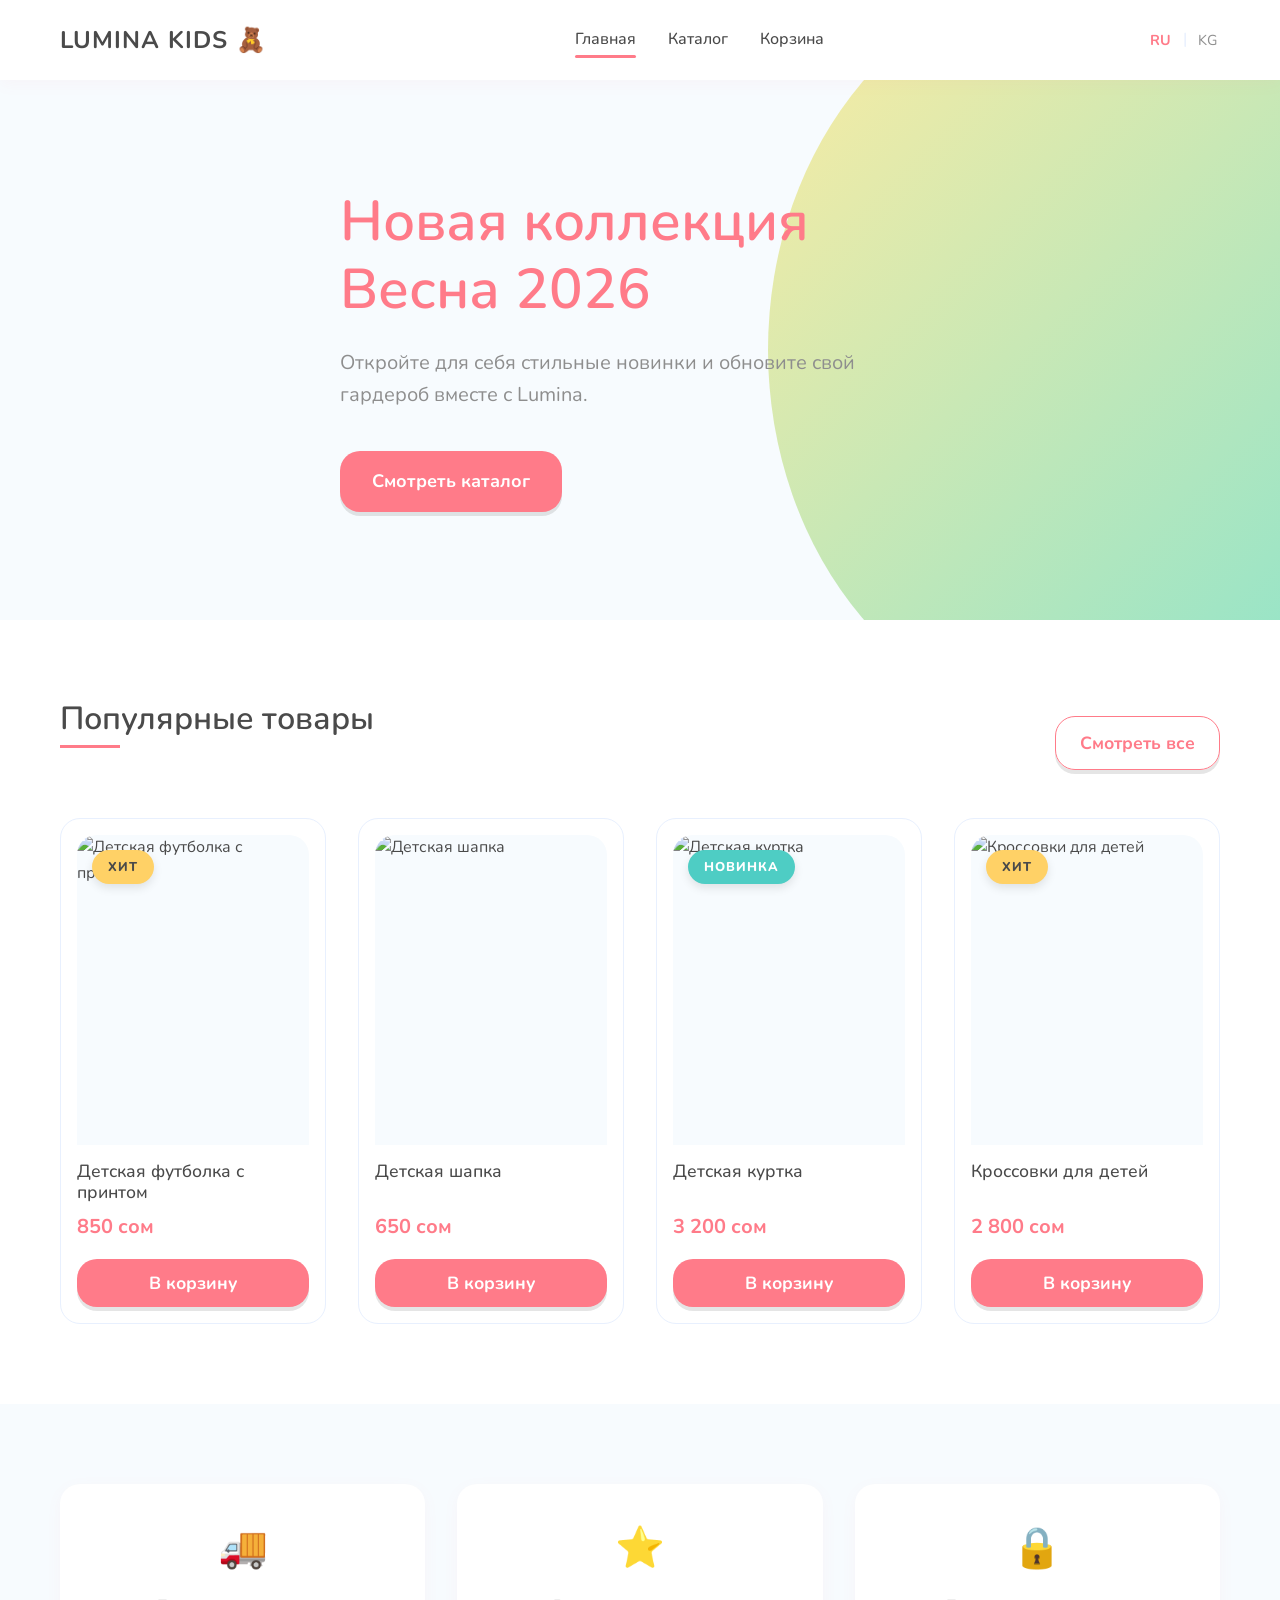
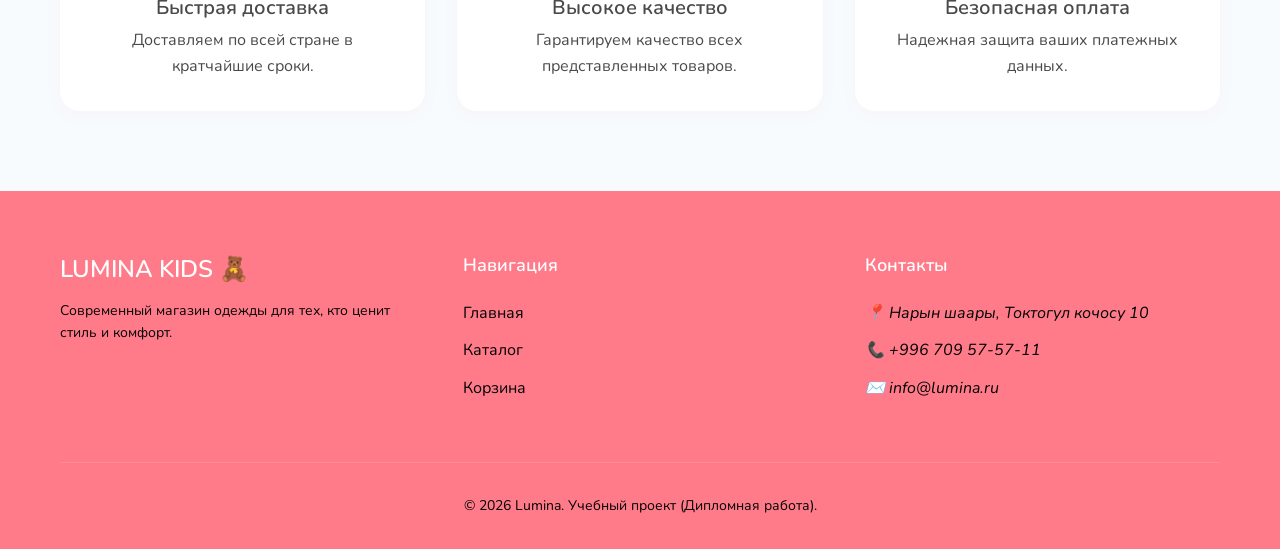
==== commit 310d870c: "Add files via upload" ====
--- a/index.html
+++ b/index.html
@@ -7,7 +7,8 @@
     <title>Lumina - Главная</title>
     <link rel="preconnect" href="https://fonts.googleapis.com">
     <link rel="preconnect" href="https://fonts.gstatic.com" crossorigin>
-    <link href="https://fonts.googleapis.com/css2?family=Inter:wght@400;500;600;700&display=swap" rel="stylesheet">
+    <link href="https://fonts.googleapis.com/css2?family=Nunito:wght@400;500;600;700;800;900&display=swap"
+        rel="stylesheet">
     <link rel="apple-touch-icon" sizes="180x180" href="favicon/apple-touch-icon.png">
     <link rel="icon" type="image/png" sizes="32x32" href="favicon/favicon-32x32.png">
     <link rel="icon" type="image/png" sizes="16x16" href="favicon/favicon-16x16.png">
@@ -18,7 +19,7 @@
 <body>
     <header class="header">
         <div class="container header-container">
-            <a href="index.html" class="logo">LUMINA.</a>
+            <a href="index.html" class="logo">LUMINA KIDS 🧸</a>
 
             <button class="mobile-menu-btn" id="mobileMenuBtn" aria-label="Открыть меню">
                 <span></span><span></span><span></span>
@@ -104,7 +105,7 @@
         <div class="container">
             <div class="footer-content">
                 <div class="footer-col">
-                    <h3 class="footer-logo">LUMINA.</h3>
+                    <h3 class="footer-logo">LUMINA KIDS 🧸</h3>
                     <p class="footer-desc" data-i18n="footerDesc">Современный магазин одежды для тех, кто ценит стиль и
                         комфорт.</p>
                 </div>
@@ -149,21 +150,25 @@
                 const popular = shuffled.slice(0, 4);
 
                 function renderPopularProducts() {
-                    grid.innerHTML = popular.map(product => `
+                    grid.innerHTML = popular.map(product => {
+                        const badgeHtml = product.badge ?
+                            `<div class="product-badge" data-i18n="${product.badge === 'Новинка' ? 'badgeNew' : 'badgeHit'}">${translations[window.currentLang][product.badge === 'Новинка' ? 'badgeNew' : 'badgeHit']}</div>` : '';
+
+                        return `
                         <div class="product-card">
                             <a href="product.html?id=${product.id}" class="product-link">
                                 <div class="product-img-wrap">
+                                    ${badgeHtml}
                                     <img src="${product.image}" alt="${window.getLocalizedName(product)}" class="product-img" loading="lazy">
                                 </div>
                                 <div class="product-info">
-                                    <span class="product-category" data-i18n="${product.category === 'men' ? 'categoryMen' : 'categoryWomen'}">${translations[window.currentLang][product.category === 'men' ? 'categoryMen' : 'categoryWomen']}</span>
                                     <h3 class="product-name">${window.getLocalizedName(product)}</h3>
                                     <div class="product-price">${window.formatPrice(product.price)}</div>
                                 </div>
                             </a>
                             <button class="btn btn-primary btn-block add-to-cart-btn" data-id="${product.id}" data-i18n="addToCart">${translations[window.currentLang].addToCart}</button>
                         </div>
-                    `).join('');
+                    `}).join('');
 
                     // Re-bind Add to Cart buttons
                     if (typeof window.Cart !== 'undefined') {
--- a/css/style.css
+++ b/css/style.css
@@ -2,32 +2,34 @@
    Base Styles & Variables
    ========================================================================= */
 :root {
-    /* Colors */
-    --primary: #111111;
-    --primary-hover: #333333;
-    --secondary: #f4f4f4;
-    --accent: #dca782;
-    --text-main: #222222;
-    --text-muted: #666666;
+    /* Colors - Pastel Kids Theme */
+    --primary: #FF7B89;
+    --primary-hover: #FF5E6F;
+    --secondary: #FFECA1;
+    --accent: #86E3CE;
+    --text-main: #4A4A4A;
+    --text-muted: #8E8E8E;
     --bg-main: #ffffff;
-    --bg-light: #f9f9f9;
-    --border: #e0e0e0;
-    --error: #e53935;
-    --success: #43a047;
+    --bg-light: #F7FBFE;
+    --border: #E8F0FE;
+    --error: #FF6B6B;
+    --success: #4ECDC4;
+    --badge-new: #4ECDC4;
+    --badge-hit: #FFD166;
 
     /* Typography */
-    --font-main: 'Inter', sans-serif;
+    --font-main: 'Nunito', sans-serif;
 
     /* Layout */
     --container-max: 1200px;
     --container-padding: 20px;
 
     /* Effects */
-    --transition: all 0.3s cubic-bezier(0.25, 0.8, 0.25, 1);
-    --shadow-sm: 0 2px 10px rgba(0, 0, 0, 0.05);
-    --shadow-md: 0 5px 20px rgba(0, 0, 0, 0.08);
-    --shadow-lg: 0 10px 30px rgba(0, 0, 0, 0.12);
-    --radius: 8px;
+    --transition: all 0.3s cubic-bezier(0.34, 1.56, 0.64, 1);
+    --shadow-sm: 0 4px 15px rgba(255, 123, 137, 0.05);
+    --shadow-md: 0 8px 25px rgba(255, 123, 137, 0.1);
+    --shadow-lg: 0 15px 35px rgba(255, 123, 137, 0.15);
+    --radius: 20px;
 }
 
 * {
@@ -167,11 +169,12 @@
     border: none;
     border-radius: var(--radius);
     font-family: inherit;
-    font-weight: 500;
-    font-size: 1rem;
+    font-weight: 700;
+    font-size: 1.1rem;
     cursor: pointer;
     transition: var(--transition);
     text-align: center;
+    box-shadow: 0 4px 0 rgba(0, 0, 0, 0.1);
 }
 
 .btn-primary {
@@ -181,8 +184,13 @@
 
 .btn-primary:hover {
     background-color: var(--primary-hover);
-    transform: translateY(-2px);
-    box-shadow: var(--shadow-md);
+    transform: translateY(-4px);
+    box-shadow: 0 8px 0 rgba(0, 0, 0, 0.15);
+}
+
+.btn-primary:active {
+    transform: translateY(2px);
+    box-shadow: 0 2px 0 rgba(0, 0, 0, 0.1);
 }
 
 .btn-outline {
@@ -302,7 +310,8 @@
     bottom: 0;
     left: 0;
     width: 0;
-    height: 2px;
+    height: 3px;
+    border-radius: 3px;
     background-color: var(--primary);
     transition: var(--transition);
 }
@@ -392,7 +401,6 @@
     padding: 4rem 0;
 }
 
-/* Placeholder for a nice hero background or abstract shape */
 .hero-banner::before {
     content: '';
     position: absolute;
@@ -400,7 +408,7 @@
     top: -20%;
     width: 50%;
     height: 140%;
-    background: linear-gradient(135deg, var(--secondary), #e8e8e8);
+    background: linear-gradient(135deg, var(--secondary), var(--accent));
     border-radius: 50%;
     z-index: 0;
 }
@@ -449,7 +457,7 @@
 }
 
 .product-card:hover {
-    transform: translateY(-5px);
+    transform: translateY(-8px) scale(1.02);
     box-shadow: var(--shadow-lg);
     border-color: transparent;
 }
@@ -466,6 +474,29 @@
     border-radius: var(--radius) var(--radius) 0 0;
     margin-bottom: 1rem;
     background-color: var(--bg-light);
+    position: relative;
+}
+
+/* Badge Styles */
+.product-badge {
+    position: absolute;
+    top: 15px;
+    left: 15px;
+    padding: 0.4rem 1rem;
+    background-color: var(--badge-new);
+    color: #fff;
+    font-size: 0.8rem;
+    font-weight: 800;
+    border-radius: 30px;
+    text-transform: uppercase;
+    letter-spacing: 1px;
+    z-index: 2;
+    box-shadow: 0 4px 10px rgba(0, 0, 0, 0.1);
+}
+
+.product-badge[data-i18n="badgeHit"] {
+    background-color: var(--badge-hit);
+    color: var(--text-main);
 }
 
 .product-img {
@@ -1033,7 +1064,7 @@
 }
 
 .footer-desc {
-    color: #aaa;
+    color: #030303;
     font-size: 0.875rem;
 }
 
@@ -1047,32 +1078,32 @@
 }
 
 .footer-links a {
-    color: #aaa;
+    color: #000000;
 }
 
 .footer-links a:hover {
-    color: #fff;
+    color: #000000;
     padding-left: 5px;
 }
 
 .footer-contacts p {
-    color: #aaa;
+    color: #000000;
     margin-bottom: 0.75rem;
 }
 
 .footer-contacts a {
-    color: #aaa;
+    color: #000000;
 }
 
 .footer-contacts a:hover {
-    color: #fff;
+    color: #000000;
 }
 
 .footer-bottom {
     text-align: center;
     padding-top: 2rem;
     border-top: 1px solid rgba(255, 255, 255, 0.1);
-    color: #aaa;
+    color: #020101;
     font-size: 0.875rem;
 }
 
